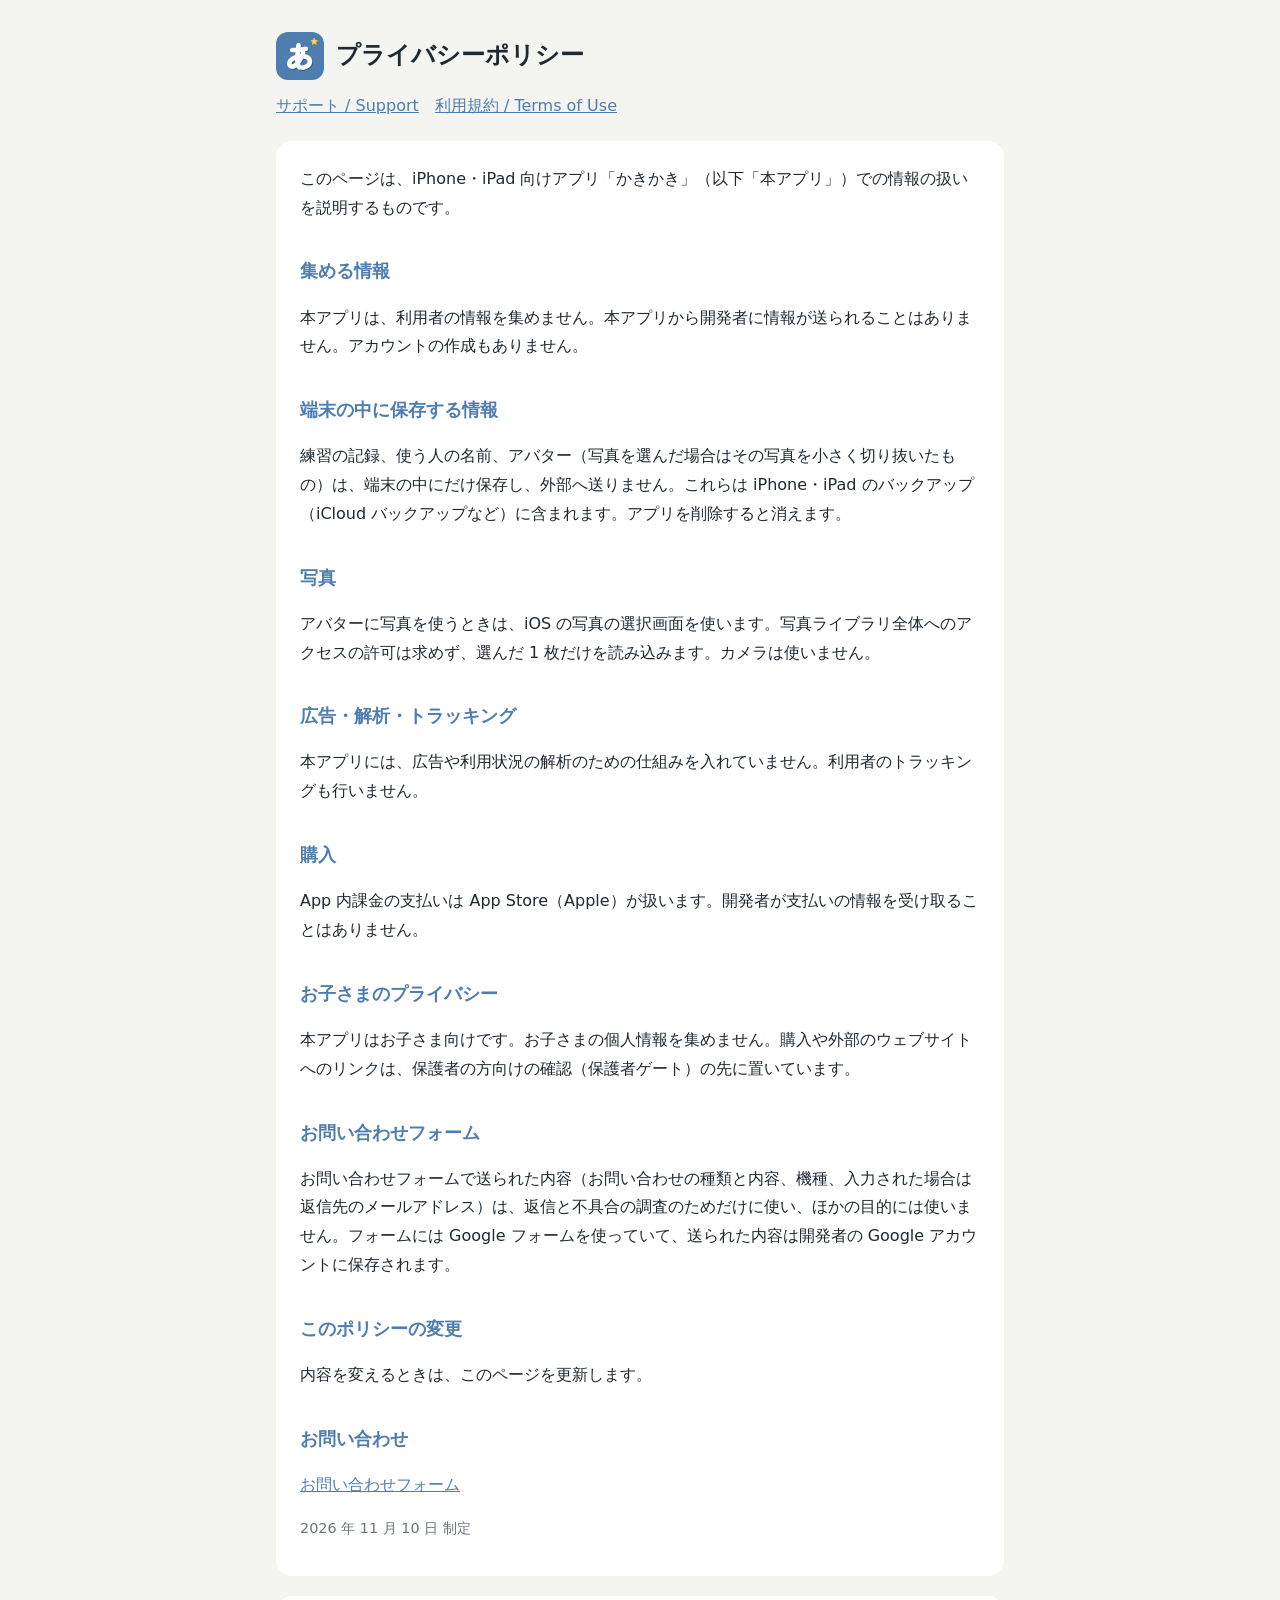
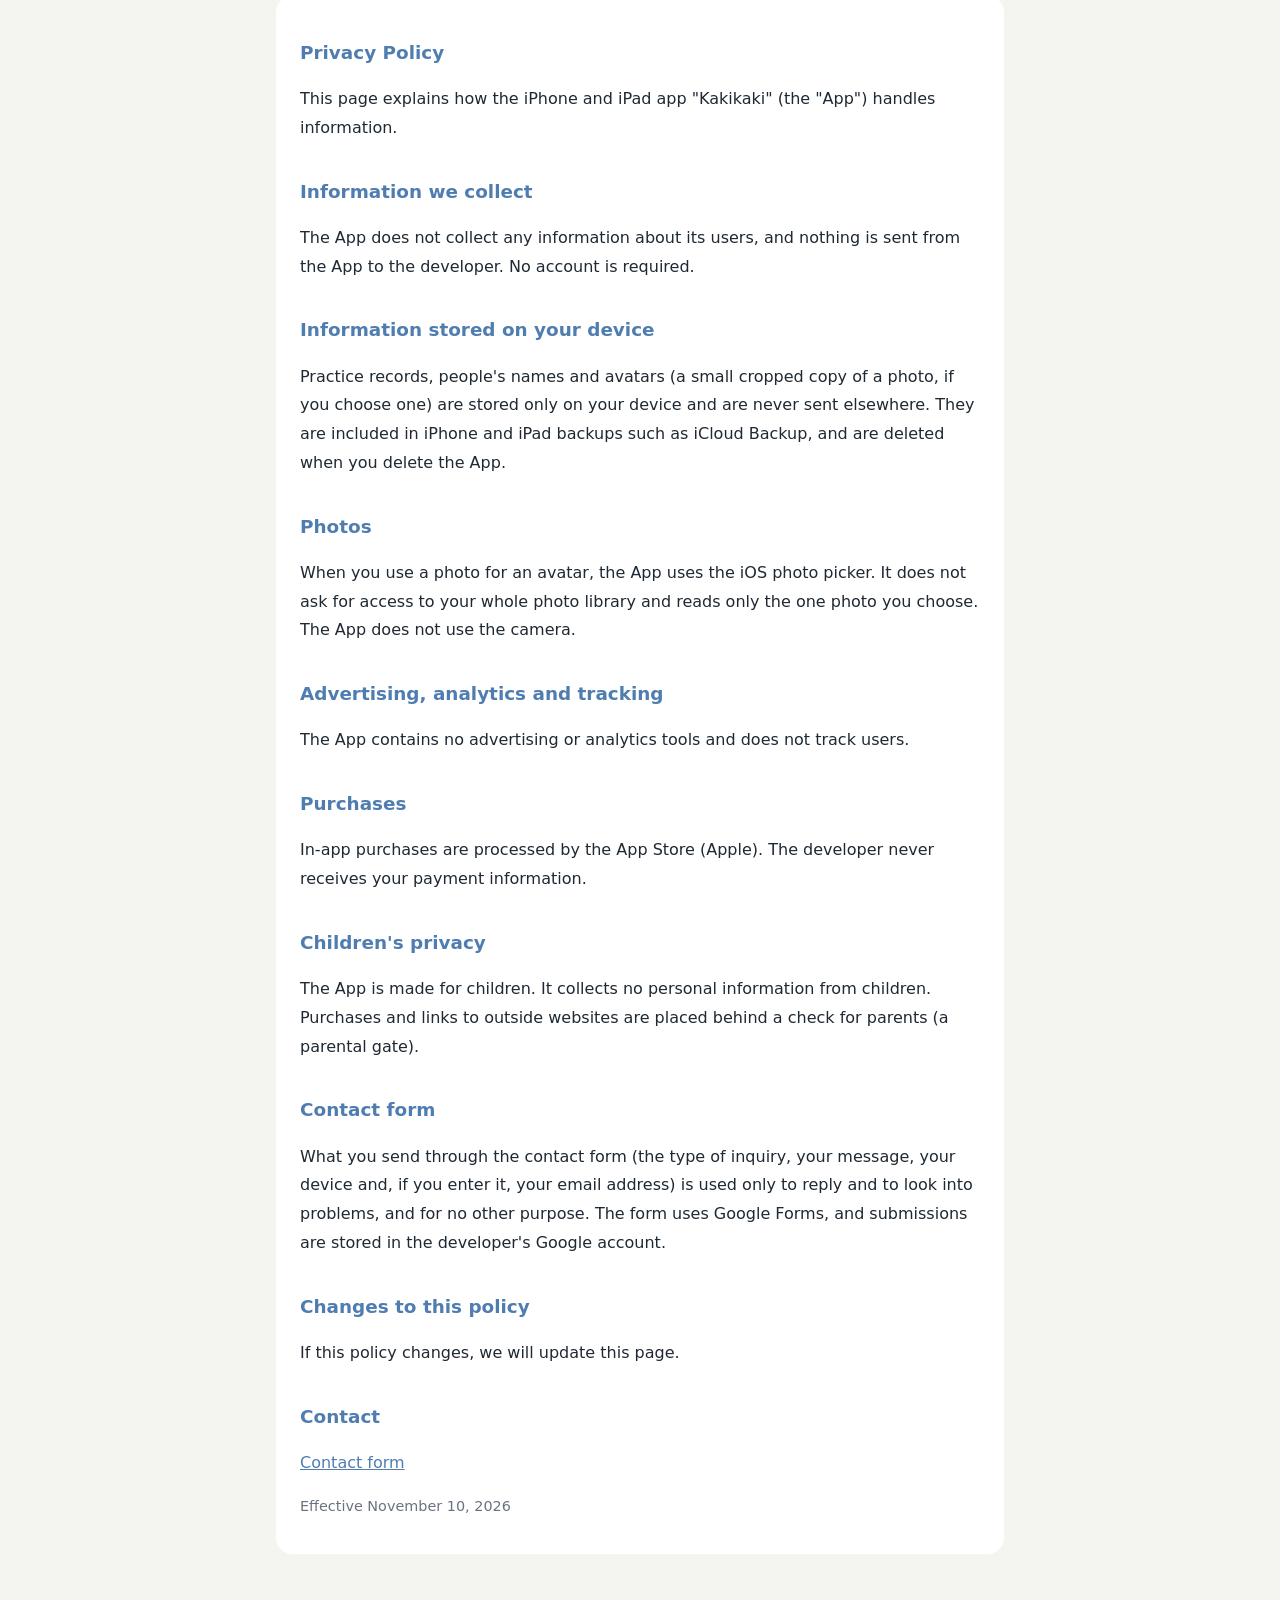
==== privacy.html @ 78d959b2 "かきかき のサポート・プライバシーポリシー・利用規約のページ" ====
<!doctype html>
<html lang="ja">
<head>
<meta charset="utf-8">
<meta name="viewport" content="width=device-width, initial-scale=1">
<title>かきかき プライバシーポリシー</title>
<link rel="stylesheet" href="style.css">
</head>
<body>
<main>
  <header>
    <img src="icon.png" alt="">
    <h1>プライバシーポリシー</h1>
  </header>
  <nav><a href="index.html">サポート / Support</a><a href="terms.html">利用規約 / Terms of Use</a></nav>

  <section lang="ja">
    <p>このページは、iPhone・iPad 向けアプリ「かきかき」（以下「本アプリ」）での情報の扱いを説明するものです。</p>
    <h2>集める情報</h2>
    <p>本アプリは、利用者の情報を集めません。本アプリから開発者に情報が送られることはありません。アカウントの作成もありません。</p>
    <h2>端末の中に保存する情報</h2>
    <p>練習の記録、使う人の名前、アバター（写真を選んだ場合はその写真を小さく切り抜いたもの）は、端末の中にだけ保存し、外部へ送りません。これらは iPhone・iPad のバックアップ（iCloud バックアップなど）に含まれます。アプリを削除すると消えます。</p>
    <h2>写真</h2>
    <p>アバターに写真を使うときは、iOS の写真の選択画面を使います。写真ライブラリ全体へのアクセスの許可は求めず、選んだ 1 枚だけを読み込みます。カメラは使いません。</p>
    <h2>広告・解析・トラッキング</h2>
    <p>本アプリには、広告や利用状況の解析のための仕組みを入れていません。利用者のトラッキングも行いません。</p>
    <h2>購入</h2>
    <p>App 内課金の支払いは App Store（Apple）が扱います。開発者が支払いの情報を受け取ることはありません。</p>
    <h2>お子さまのプライバシー</h2>
    <p>本アプリはお子さま向けです。お子さまの個人情報を集めません。購入や外部のウェブサイトへのリンクは、保護者の方向けの確認（保護者ゲート）の先に置いています。</p>
    <h2>お問い合わせフォーム</h2>
    <p>お問い合わせフォームで送られた内容（お問い合わせの種類と内容、機種、入力された場合は返信先のメールアドレス）は、返信と不具合の調査のためだけに使い、ほかの目的には使いません。フォームには Google フォームを使っていて、送られた内容は開発者の Google アカウントに保存されます。</p>
    <h2>このポリシーの変更</h2>
    <p>内容を変えるときは、このページを更新します。</p>
    <h2>お問い合わせ</h2>
    <p><a href="https://docs.google.com/forms/d/e/1FAIpQLSdhipvT8j_kf9SEr-j1cx43oxIyn4j5eeOXtkPuAjWW7rWK4Q/viewform">お問い合わせフォーム</a></p>
    <p class="sub">2026 年 11 月 10 日 制定</p>
  </section>

  <section lang="en">
    <h2>Privacy Policy</h2>
    <p>This page explains how the iPhone and iPad app "Kakikaki" (the "App") handles information.</p>
    <h2>Information we collect</h2>
    <p>The App does not collect any information about its users, and nothing is sent from the App to the developer. No account is required.</p>
    <h2>Information stored on your device</h2>
    <p>Practice records, people's names and avatars (a small cropped copy of a photo, if you choose one) are stored only on your device and are never sent elsewhere. They are included in iPhone and iPad backups such as iCloud Backup, and are deleted when you delete the App.</p>
    <h2>Photos</h2>
    <p>When you use a photo for an avatar, the App uses the iOS photo picker. It does not ask for access to your whole photo library and reads only the one photo you choose. The App does not use the camera.</p>
    <h2>Advertising, analytics and tracking</h2>
    <p>The App contains no advertising or analytics tools and does not track users.</p>
    <h2>Purchases</h2>
    <p>In-app purchases are processed by the App Store (Apple). The developer never receives your payment information.</p>
    <h2>Children's privacy</h2>
    <p>The App is made for children. It collects no personal information from children. Purchases and links to outside websites are placed behind a check for parents (a parental gate).</p>
    <h2>Contact form</h2>
    <p>What you send through the contact form (the type of inquiry, your message, your device and, if you enter it, your email address) is used only to reply and to look into problems, and for no other purpose. The form uses Google Forms, and submissions are stored in the developer's Google account.</p>
    <h2>Changes to this policy</h2>
    <p>If this policy changes, we will update this page.</p>
    <h2>Contact</h2>
    <p><a href="https://docs.google.com/forms/d/e/1FAIpQLSdhipvT8j_kf9SEr-j1cx43oxIyn4j5eeOXtkPuAjWW7rWK4Q/viewform">Contact form</a></p>
    <p class="sub">Effective November 10, 2026</p>
  </section>
</main>
</body>
</html>
---- style.css ----
:root {
  --ink: #1f2933;
  --sub: #6b7280;
  --blue: #4f7db0;
  --bg: #f4f5f0;
  --card: #ffffff;
}
* { box-sizing: border-box; }
body {
  margin: 0;
  background: var(--bg);
  color: var(--ink);
  font-family: "Hiragino Maru Gothic ProN", "Hiragino Sans", "Noto Sans JP", system-ui, sans-serif;
  line-height: 1.8;
}
main { max-width: 760px; margin: 0 auto; padding: 32px 16px 64px; }
header { display: flex; align-items: center; gap: 12px; margin-bottom: 8px; }
header img { width: 48px; height: 48px; border-radius: 12px; }
h1 { font-size: 1.5rem; margin: 0; }
h2 { font-size: 1.15rem; color: var(--blue); margin: 32px 0 8px; }
h3 { font-size: 1rem; margin: 20px 0 4px; }
section { background: var(--card); border-radius: 16px; padding: 8px 24px 20px; margin-top: 20px; }
nav { display: flex; gap: 16px; flex-wrap: wrap; margin: 12px 0; }
a { color: var(--blue); }
.sub { color: var(--sub); font-size: 0.9rem; }
.button { display: inline-block; background: var(--blue); color: #fff; text-decoration: none; padding: 10px 20px; border-radius: 999px; }
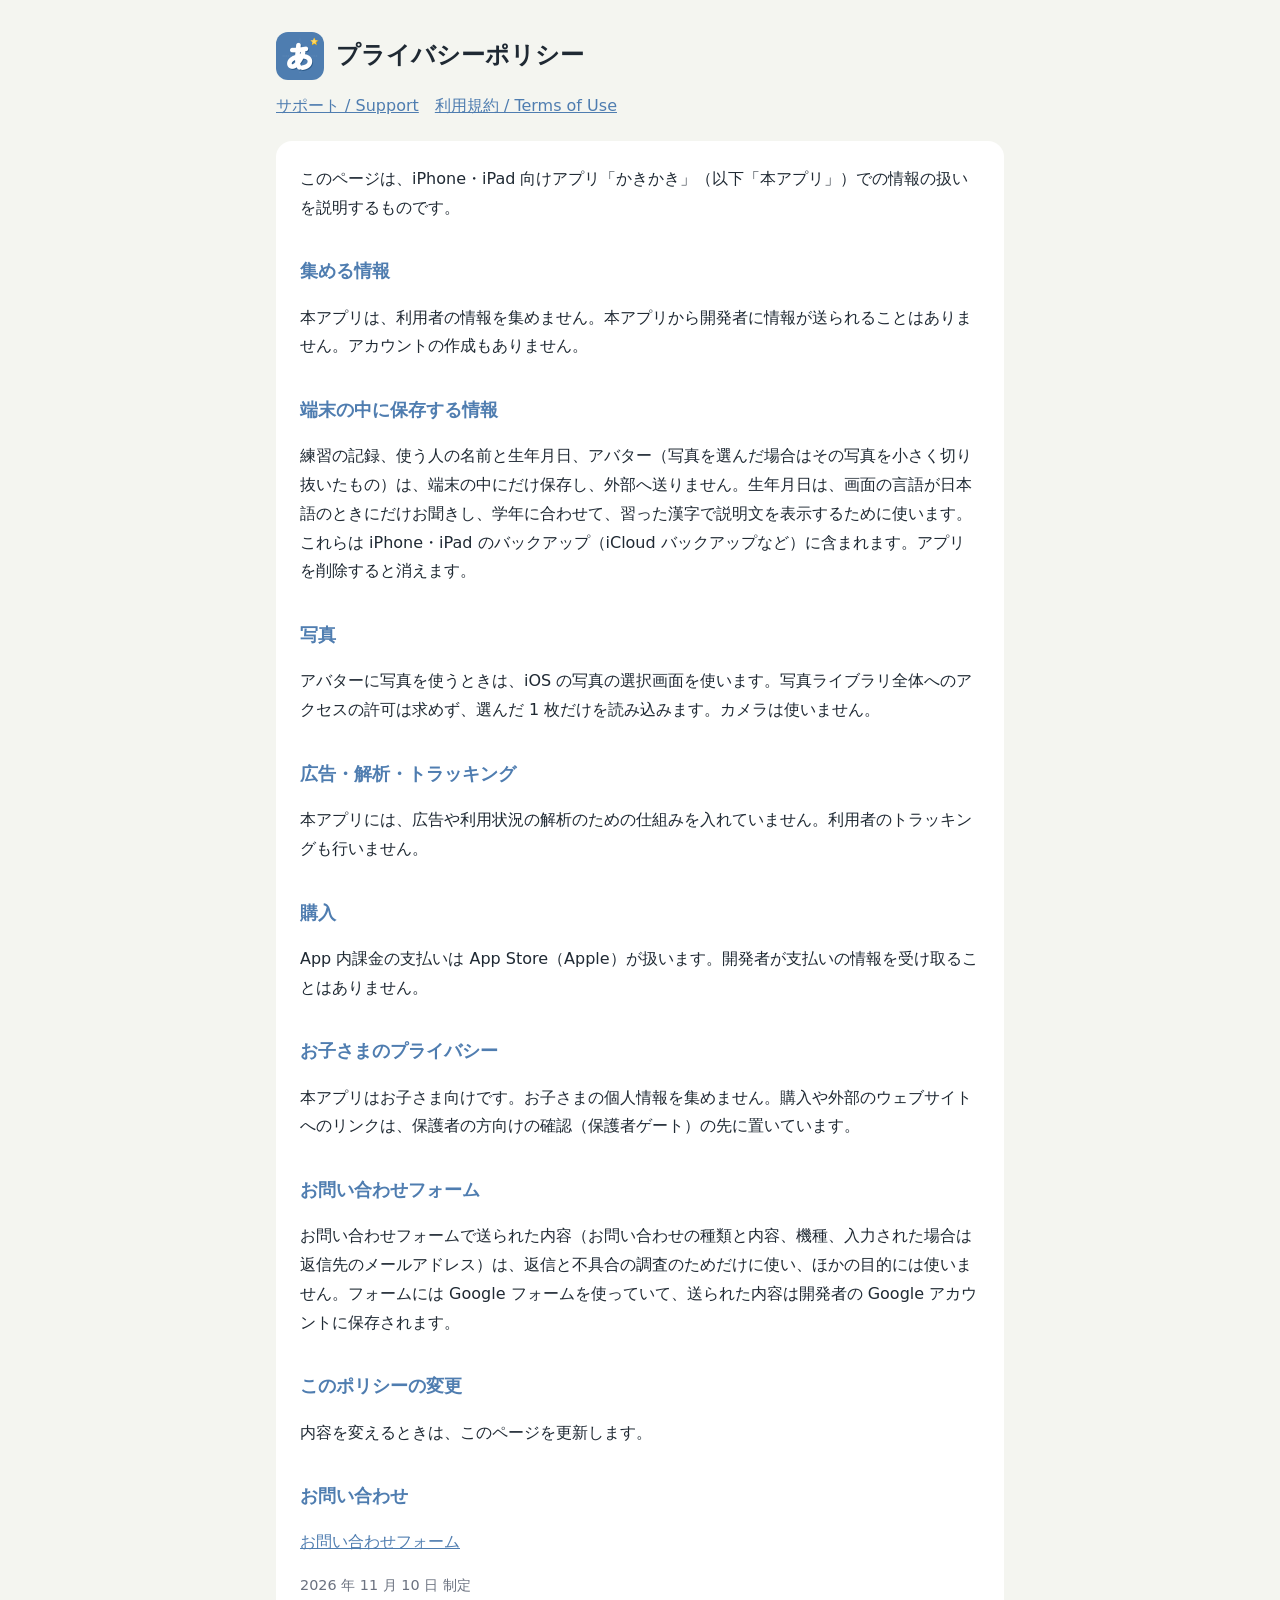
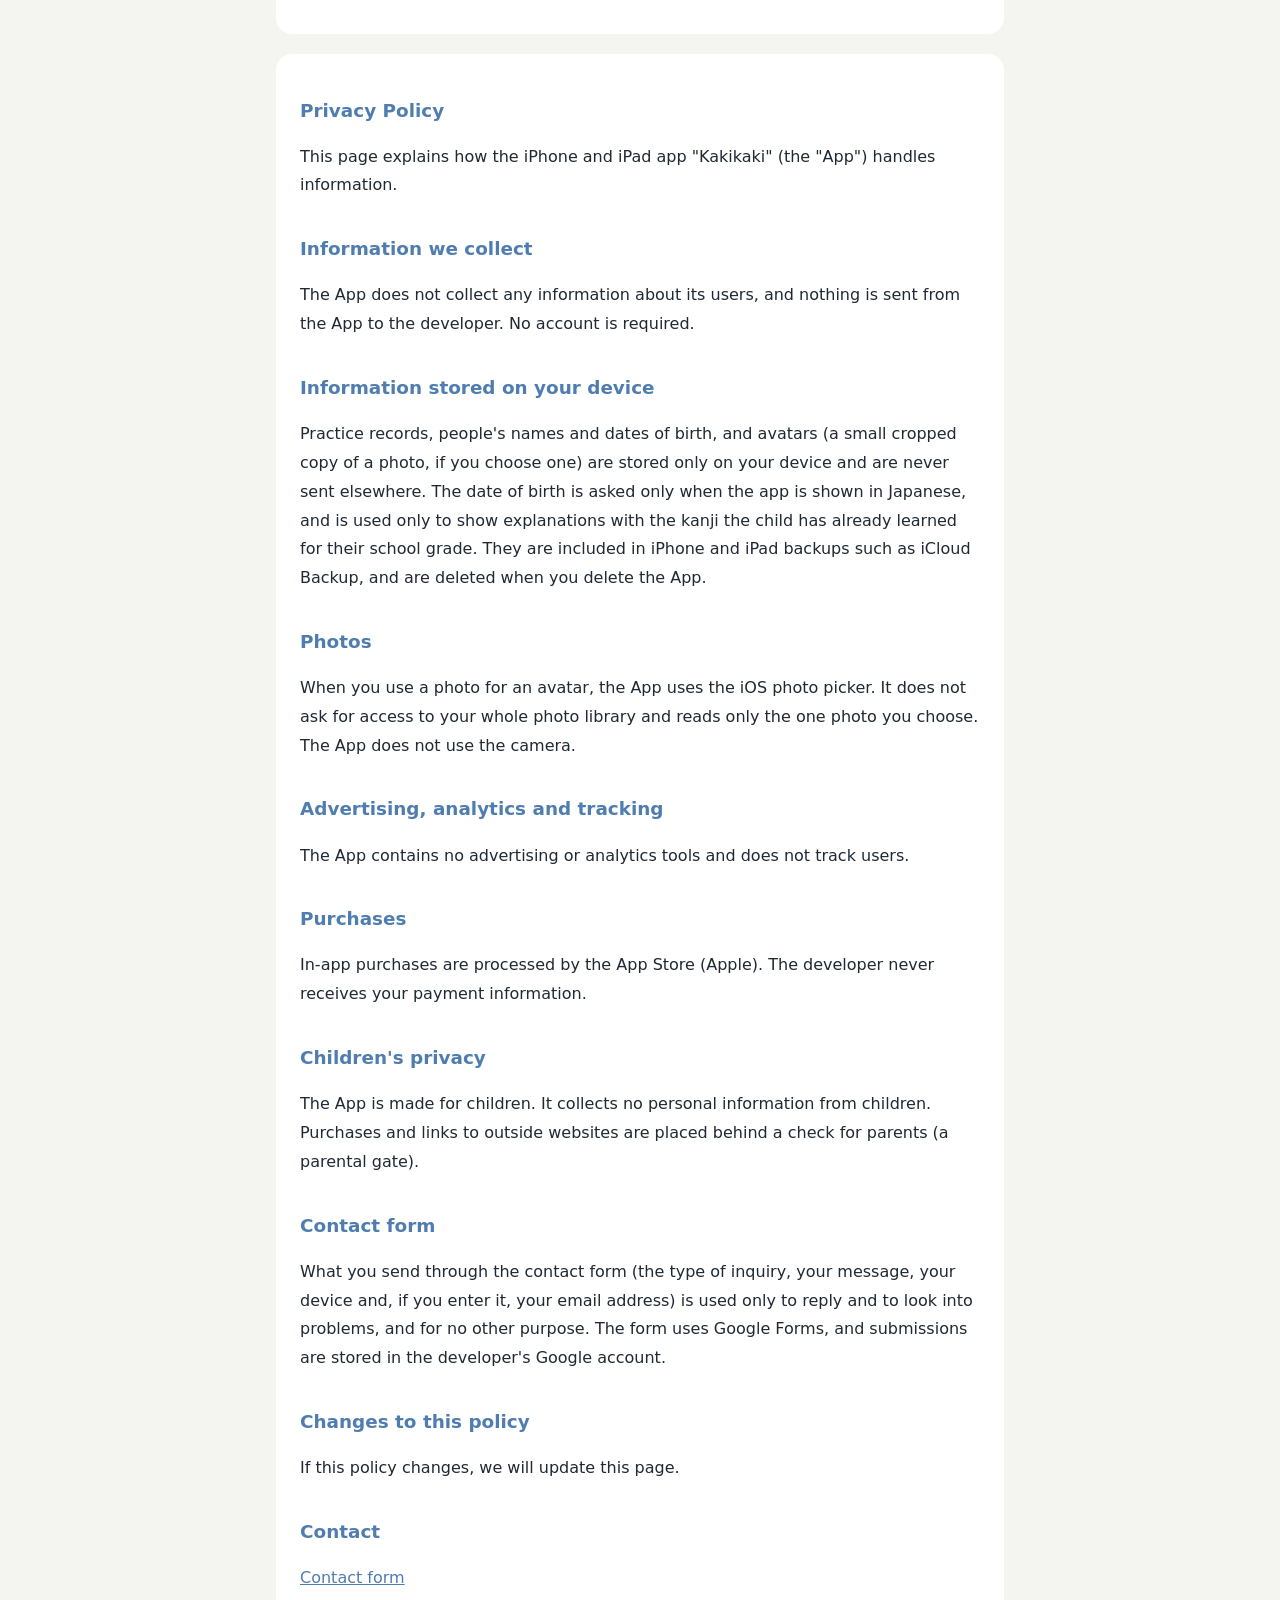
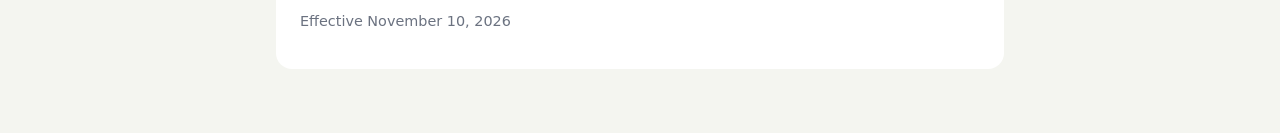
==== commit 96b2c8e1: "生年月日を端末の中に保存し、学年に合わせた漢字の表示に使うことを書く" ====
--- a/privacy.html
+++ b/privacy.html
@@ -19,7 +19,7 @@
     <h2>集める情報</h2>
     <p>本アプリは、利用者の情報を集めません。本アプリから開発者に情報が送られることはありません。アカウントの作成もありません。</p>
     <h2>端末の中に保存する情報</h2>
-    <p>練習の記録、使う人の名前、アバター（写真を選んだ場合はその写真を小さく切り抜いたもの）は、端末の中にだけ保存し、外部へ送りません。これらは iPhone・iPad のバックアップ（iCloud バックアップなど）に含まれます。アプリを削除すると消えます。</p>
+    <p>練習の記録、使う人の名前と生年月日、アバター（写真を選んだ場合はその写真を小さく切り抜いたもの）は、端末の中にだけ保存し、外部へ送りません。生年月日は、画面の言語が日本語のときにだけお聞きし、学年に合わせて、習った漢字で説明文を表示するために使います。これらは iPhone・iPad のバックアップ（iCloud バックアップなど）に含まれます。アプリを削除すると消えます。</p>
     <h2>写真</h2>
     <p>アバターに写真を使うときは、iOS の写真の選択画面を使います。写真ライブラリ全体へのアクセスの許可は求めず、選んだ 1 枚だけを読み込みます。カメラは使いません。</p>
     <h2>広告・解析・トラッキング</h2>
@@ -43,7 +43,7 @@
     <h2>Information we collect</h2>
     <p>The App does not collect any information about its users, and nothing is sent from the App to the developer. No account is required.</p>
     <h2>Information stored on your device</h2>
-    <p>Practice records, people's names and avatars (a small cropped copy of a photo, if you choose one) are stored only on your device and are never sent elsewhere. They are included in iPhone and iPad backups such as iCloud Backup, and are deleted when you delete the App.</p>
+    <p>Practice records, people's names and dates of birth, and avatars (a small cropped copy of a photo, if you choose one) are stored only on your device and are never sent elsewhere. The date of birth is asked only when the app is shown in Japanese, and is used only to show explanations with the kanji the child has already learned for their school grade. They are included in iPhone and iPad backups such as iCloud Backup, and are deleted when you delete the App.</p>
     <h2>Photos</h2>
     <p>When you use a photo for an avatar, the App uses the iOS photo picker. It does not ask for access to your whole photo library and reads only the one photo you choose. The App does not use the camera.</p>
     <h2>Advertising, analytics and tracking</h2>
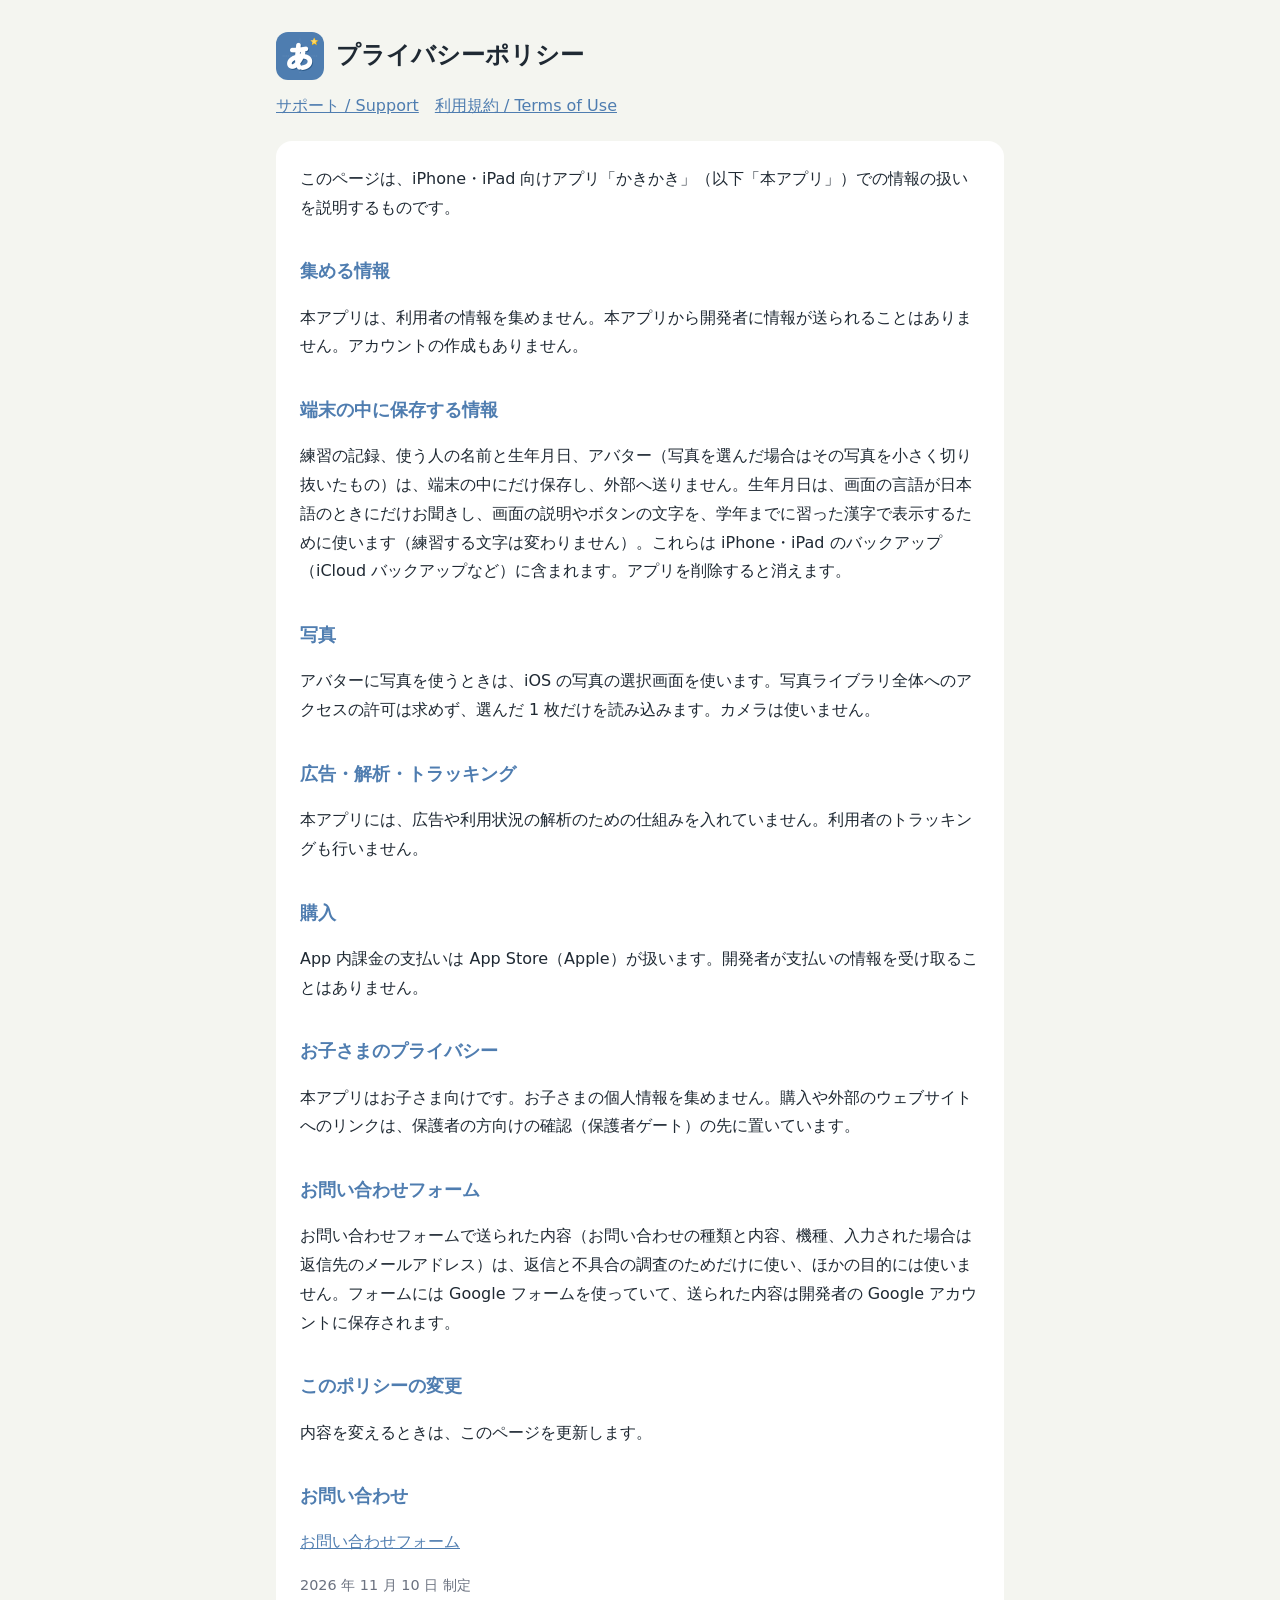
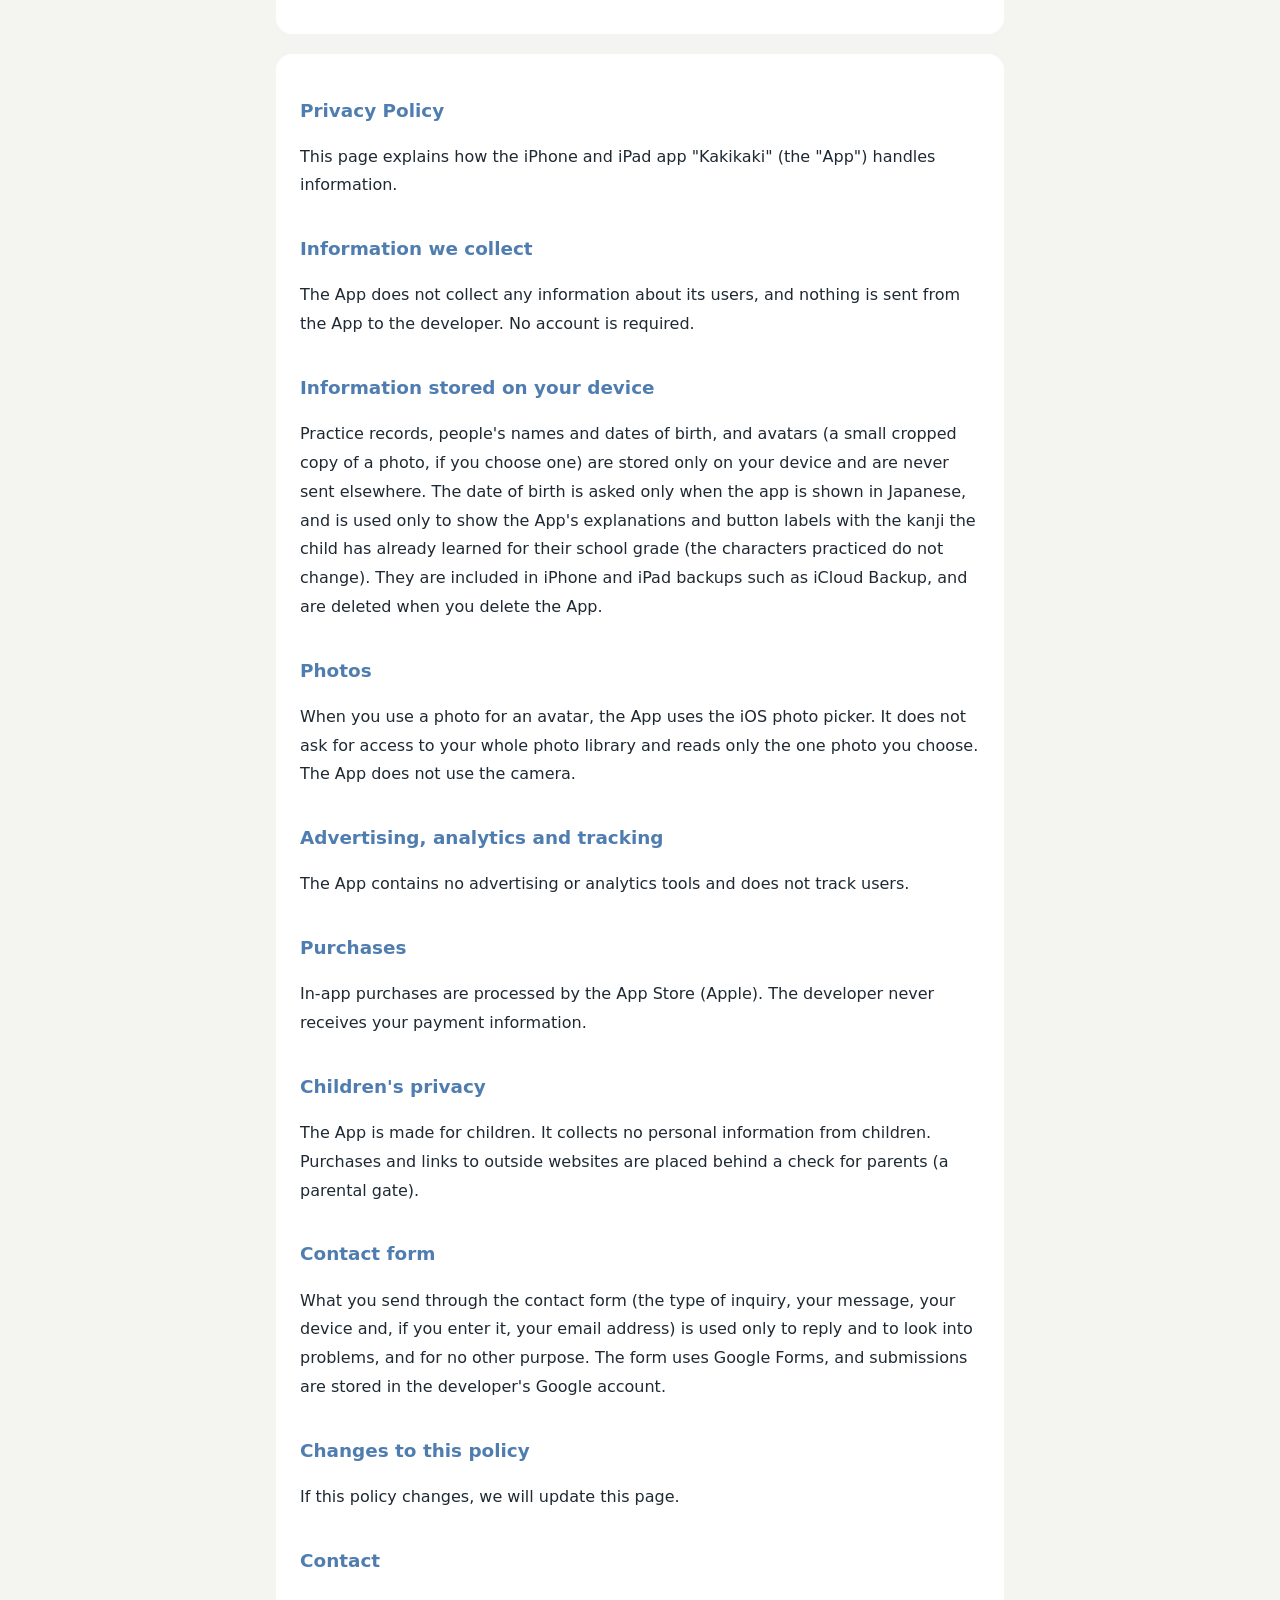
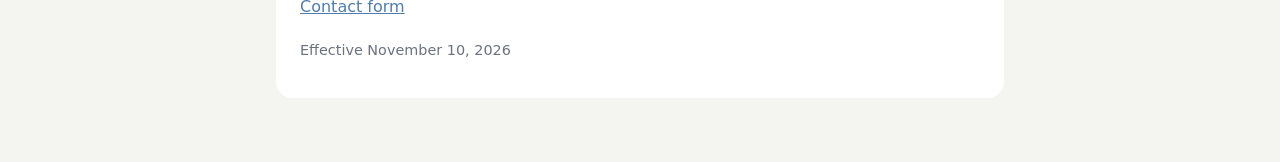
==== commit 9f0bb945: "生年月日の用途を、画面の説明やボタンの漢字の表示だと分かる言い方にする" ====
--- a/privacy.html
+++ b/privacy.html
@@ -19,7 +19,7 @@
     <h2>集める情報</h2>
     <p>本アプリは、利用者の情報を集めません。本アプリから開発者に情報が送られることはありません。アカウントの作成もありません。</p>
     <h2>端末の中に保存する情報</h2>
-    <p>練習の記録、使う人の名前と生年月日、アバター（写真を選んだ場合はその写真を小さく切り抜いたもの）は、端末の中にだけ保存し、外部へ送りません。生年月日は、画面の言語が日本語のときにだけお聞きし、学年に合わせて、習った漢字で説明文を表示するために使います。これらは iPhone・iPad のバックアップ（iCloud バックアップなど）に含まれます。アプリを削除すると消えます。</p>
+    <p>練習の記録、使う人の名前と生年月日、アバター（写真を選んだ場合はその写真を小さく切り抜いたもの）は、端末の中にだけ保存し、外部へ送りません。生年月日は、画面の言語が日本語のときにだけお聞きし、画面の説明やボタンの文字を、学年までに習った漢字で表示するために使います（練習する文字は変わりません）。これらは iPhone・iPad のバックアップ（iCloud バックアップなど）に含まれます。アプリを削除すると消えます。</p>
     <h2>写真</h2>
     <p>アバターに写真を使うときは、iOS の写真の選択画面を使います。写真ライブラリ全体へのアクセスの許可は求めず、選んだ 1 枚だけを読み込みます。カメラは使いません。</p>
     <h2>広告・解析・トラッキング</h2>
@@ -43,7 +43,7 @@
     <h2>Information we collect</h2>
     <p>The App does not collect any information about its users, and nothing is sent from the App to the developer. No account is required.</p>
     <h2>Information stored on your device</h2>
-    <p>Practice records, people's names and dates of birth, and avatars (a small cropped copy of a photo, if you choose one) are stored only on your device and are never sent elsewhere. The date of birth is asked only when the app is shown in Japanese, and is used only to show explanations with the kanji the child has already learned for their school grade. They are included in iPhone and iPad backups such as iCloud Backup, and are deleted when you delete the App.</p>
+    <p>Practice records, people's names and dates of birth, and avatars (a small cropped copy of a photo, if you choose one) are stored only on your device and are never sent elsewhere. The date of birth is asked only when the app is shown in Japanese, and is used only to show the App's explanations and button labels with the kanji the child has already learned for their school grade (the characters practiced do not change). They are included in iPhone and iPad backups such as iCloud Backup, and are deleted when you delete the App.</p>
     <h2>Photos</h2>
     <p>When you use a photo for an avatar, the App uses the iOS photo picker. It does not ask for access to your whole photo library and reads only the one photo you choose. The App does not use the camera.</p>
     <h2>Advertising, analytics and tracking</h2>
